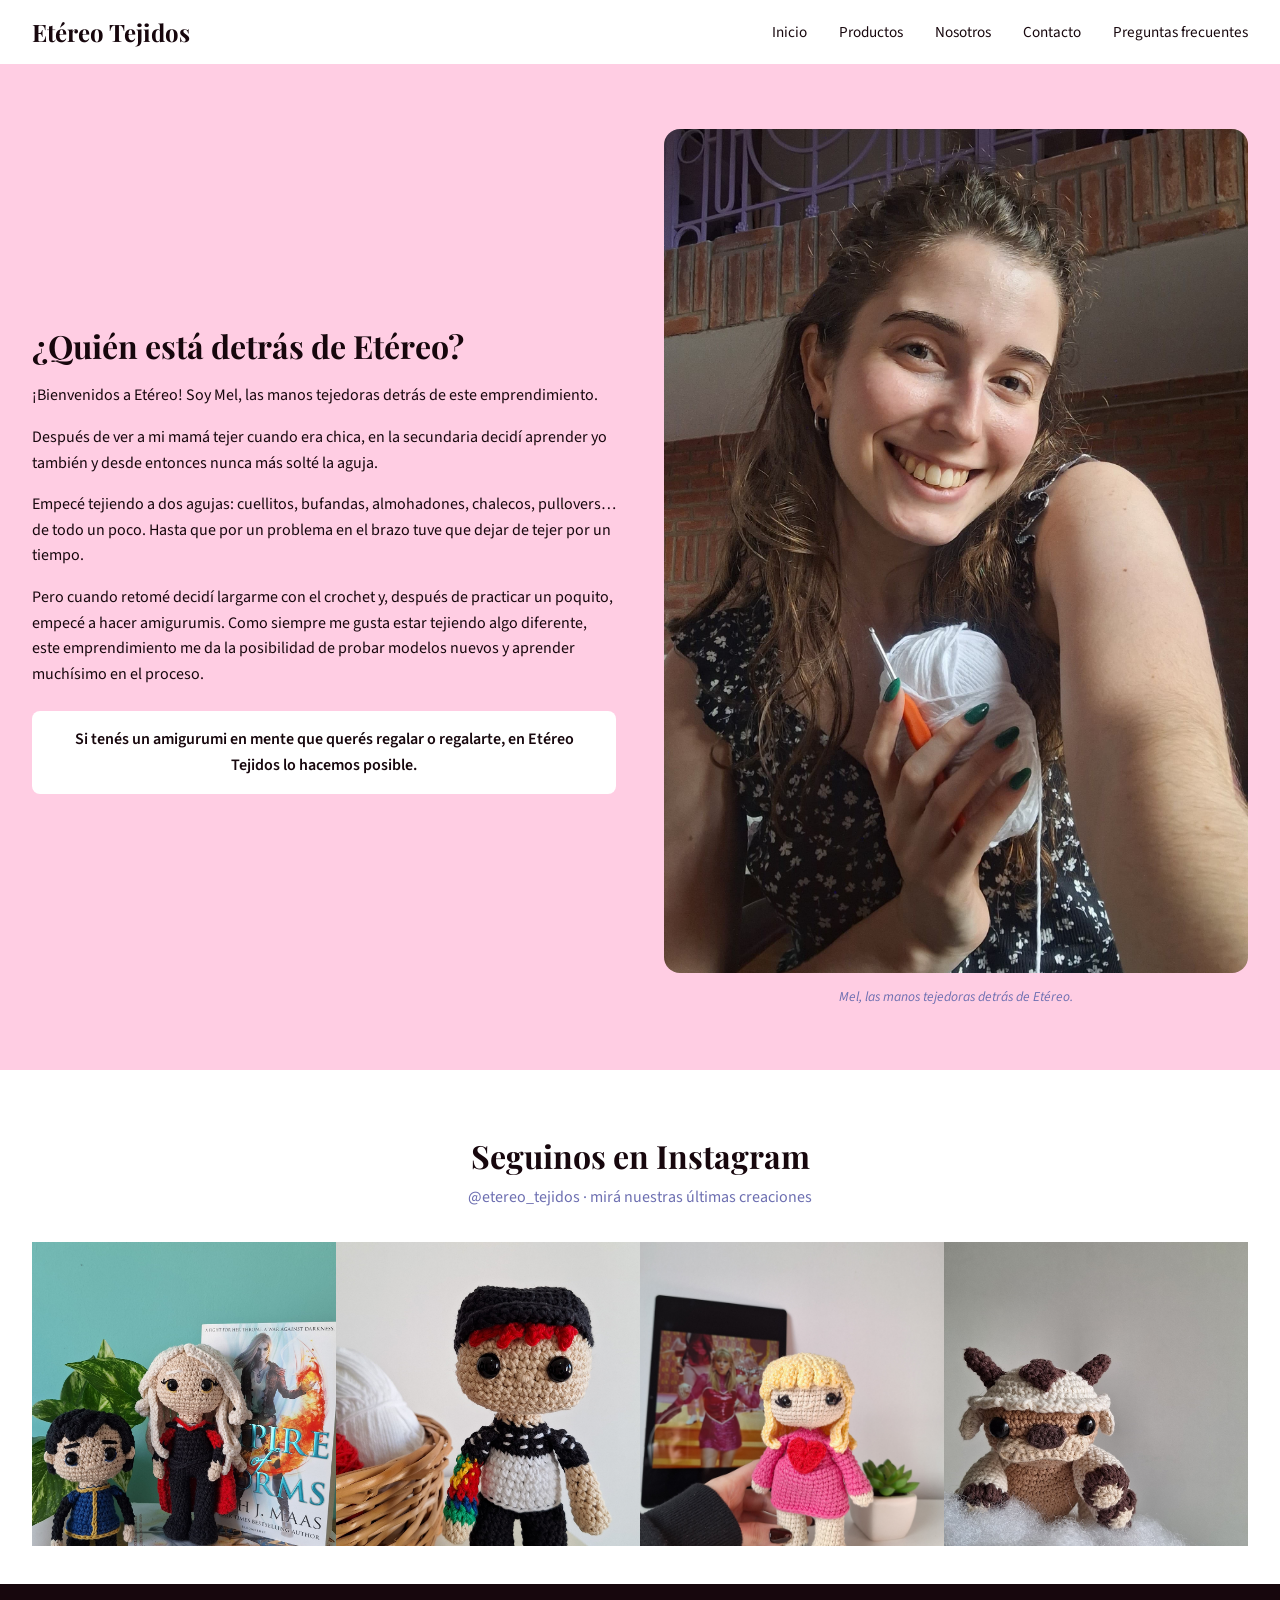
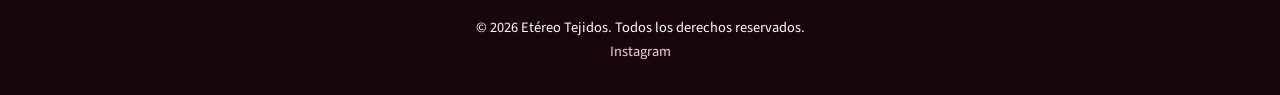
==== pages/about.html @ 52d7520b "Add files via upload" ====
<!DOCTYPE html>
<html lang="es">
<head>
    <meta charset="UTF-8">
    <meta name="viewport" content="width=device-width, initial-scale=1.0">
    <title>Nosotros | Etéreo Tejidos</title>
    <link rel="stylesheet" href="../styles/styles.css">
</head>
<body>

    <header>
        <h1>Etéreo Tejidos</h1>
        <nav>
            <ul>
                <li><a href="../index.html">Inicio</a></li>
                <li><a href="./productos.html">Productos</a></li>
                <li><a href="./about.html">Nosotros</a></li>
                <li><a href="./contacto.html">Contacto</a></li>
                <li><a href="./faq.html">Preguntas frecuentes</a></li>
            </ul>
        </nav>
    </header>

    <main>

        <section class="about-hero"> <!-- HERO -->
            <div class="about-hero-texto">
                <h2>¿Quién está detrás de Etéreo?</h2>
                <p>¡Bienvenidos a Etéreo! Soy Mel, las manos tejedoras detrás de este emprendimiento.</p>
                <p>Después de ver a mi mamá tejer cuando era chica, en la secundaria decidí aprender yo también y desde entonces nunca más solté la aguja.</p>
                <p>Empecé tejiendo a dos agujas: cuellitos, bufandas, almohadones, chalecos, pullovers… de todo un poco. Hasta que por un problema en el brazo tuve que dejar de tejer por un tiempo.</p>
                <p>Pero cuando retomé decidí largarme con el crochet y, después de practicar un poquito, empecé a hacer amigurumis. Como siempre me gusta estar tejiendo algo diferente, este emprendimiento me da la posibilidad de probar modelos nuevos y aprender muchísimo en el proceso.</p>
                <p class="about-cta">Si tenés un amigurumi en mente que querés regalar o regalarte, en Etéreo Tejidos lo hacemos posible.</p>
            </div>
            <div class="about-hero-imagen">
                <figure>
                    <img src="../assets/img/meli.jpg" alt="Mel, creadora de Etéreo Tejidos">
                    <figcaption>Mel, las manos tejedoras detrás de Etéreo.</figcaption>
                </figure>
            </div>
        </section>


        <!-- SECCIÓN 3: INSTAGRAM FEED -->
        <section class="seccion-instagram">
            <article>
                <h2>Seguinos en Instagram</h2>
                <p><a href="https://www.instagram.com/etereo_tejidos/" target="_blank" rel="noopener noreferrer">@etereo_tejidos</a> · mirá nuestras últimas creaciones</p>

                <div class="instagram-grid">
                    <article>
                        <a href="https://www.instagram.com/reel/DXNbcDFDBw8/?utm_source=ig_web_copy_link&igsh=NTc4MTIwNjQ2YQ==" target="_blank" rel="noopener noreferrer">
                            <figure>
                                <img src="../assets/img/ig-post-1.jpg" alt="Posteo de Instagram de Etéreo Tejidos">
                            </figure>
                        </a>
                    </article>

                    <article>
                        <a href="https://www.instagram.com/reel/DIkQFXWsaHO/?utm_source=ig_web_copy_link&igsh=NTc4MTIwNjQ2YQ==" target="_blank" rel="noopener noreferrer">
                            <figure>
                                <img src="../assets/img/ig-post-2.jpg" alt="Posteo de Instagram de Etéreo Tejidos">
                            </figure>
                        </a>
                    </article>

                    <article>
                        <a href="https://www.instagram.com/reel/DHWIsgWRXiQ/?utm_source=ig_web_copy_link&igsh=NTc4MTIwNjQ2YQ==" target="_blank" rel="noopener noreferrer">
                            <figure>
                                <img src="../assets/img/ig-post-3.jpg" alt="Posteo de Instagram de Etéreo Tejidos">
                            </figure>
                        </a>
                    </article>

                    <article>
                        <a href="https://www.instagram.com/etereo_tejidos/reel/DDe9l4NRICn/" target="_blank" rel="noopener noreferrer">
                            <figure>
                                <img src="../assets/img/ig-post-4.jpg" alt="Posteo de Instagram de Etéreo Tejidos">
                            </figure>
                        </a>
                    </article>
                </div>

            </article>
        </section>

    </main>

    <footer>
        <p>© 2026 Etéreo Tejidos. Todos los derechos reservados.</p>
        <p>
            <a href="https://www.instagram.com/etereo_tejidos/" target="_blank" rel="noopener noreferrer">Instagram</a>
        </p>
    </footer>

</body>
</html>
---- styles/styles.css ----
@import url('https://fonts.googleapis.com/css2?family=Playfair+Display:ital,wght@0,400;0,700;1,400&display=swap');
@import url('https://fonts.googleapis.com/css2?family=Source+Sans+3:wght@400;600&display=swap');


/*BASE / RESET*/

* {
    margin: 0;
    padding: 0;
    box-sizing: border-box;
}

body {
    font-family: "Source Sans 3", sans-serif;
    font-weight: 400;
    background-color: #ffffff;
    color: #17070d;
    overflow-x: hidden
}

/*VARIABLES GLOBALES*/

:root {
    --line-height-base: 1.6;
    --color-primario: #17070d;
    --color-secundario: #6d6fb1;
    --color-acento: #ffcde3;
}


/*JERARQUÍA TIPOGRÁFICA*/

h1 {
    font-family: "Playfair Display", serif;
    font-weight: 700;
    color: #17070d;
    font-size: 2.5rem;
}

h2 {
    font-family: "Playfair Display", serif;
    font-weight: 700;
    color: #17070d;
    font-size: 2rem;
}

h3 {
    font-family: "Playfair Display", serif;
    font-weight: 700;
    color: #17070d;
    font-size: 1.5rem;
}

h4 {
    font-family: "Source Sans 3", sans-serif;
    font-weight: 600;
    color: #17070d;
    font-size: 1.2rem;
}

p {
    font-family: "Source Sans 3", sans-serif;
    font-weight: 400;
    font-size: 1rem;
    line-height: var(--line-height-base);
}

a {
    color: #6d6fb1;
    text-decoration: none;
}

a:hover {
    color: #17070d;
}


/*HEADER Y NAV*/

header {
    background-color: #ffffff;
    padding: 1rem 2rem;
    border-bottom: 1px solid #ffcde3;
    display: flex;
    justify-content: space-between;
    align-items: center;
}

header h1 {
    font-family: "Playfair Display", serif;
    font-size: 1.5rem;
    color: #17070d;
}

nav ul {
    list-style: none;
    display: flex;
    gap: 2rem;
}

nav ul li a {
    font-family: "Source Sans 3", sans-serif;
    font-size: 0.95rem;
    font-weight: 400;
    color: #17070d;
    text-decoration: none;
    transition: color 0.3s ease;
}

nav ul li a:hover {
    color: #6d6fb1;
}


/*HERO*/

.hero {
    padding: 0;
}

.hero img {
    width: 100%;
    height: auto;
    display: block;
}


/*SECCIONES GENERALES*/

section {
    padding: 4rem 2rem;
}

.seccion-acento {
    background-color: #ffcde3;
}



/* CARDS DE PRODUCTOS*/

.titulo-destacados {
    color: #17070d;
    margin-bottom: 2rem;
}

.productos-intro {
    background-color: #ffcde3;
    padding: 1rem 1.5rem;
    border-radius: 0.5rem;
    box-shadow: 0 4px 16px rgba(23, 7, 13, 0.1);
    margin-bottom: 3rem;
    color: #17070d !important;
}

.productos-intro a {
    color: #17070d;
}

.card {
    background-color: #ffffff;
    border-radius: 1rem;
    box-shadow: 0 4px 16px rgba(23, 7, 13, 0.1);
    overflow: hidden;
    transition: transform 0.3s ease, box-shadow 0.3s ease;
}

.card:hover {
    transform: translateY(-4px);
    box-shadow: 0 8px 24px rgba(23, 7, 13, 0.15);
}

.card img {
    width: 100%;
    height: 220px;
    object-fit: cover;
}

.card figcaption {
    font-size: 0.85rem;
    color: #17070d;
    font-weight: 600;
    text-transform: uppercase;
    letter-spacing: 0.05em;
    padding: 0.8rem 1.2rem 0 1.2rem;
}

.card-info {
    padding: 1rem 1.2rem;
}

.card-info h4 {
    font-family: "Playfair Display", serif;
    font-weight: 700;
    font-size: 1.3rem;
    margin-bottom: 0.4rem;
}

.card-info p.descripcion {
    color: #17070d;
    font-weight: 400;
    margin-top: 0.5rem;
}

.card-info p.precio {
    color: #6d6fb1;
    font-weight: 600;
    margin-top: 0.5rem;
}

.card-figura {
    position: relative;
}

.card-figura img {
    width: 100%;
    height: 220px;
    object-fit: cover;
    transition: opacity 0.4s ease;
}

.card-figura .img-hover {
    position: absolute;
    top: 0;
    left: 0;
    opacity: 0;
}

.card:hover .img-hover {
    opacity: 1;
}

.card:hover .img-principal {
    opacity: 0;
}

.ver-mas {
    text-align: center;
    margin-top: 2rem;
}


/*VIDEO*/

.seccion-video {
    display: flex;
    justify-content: center;
    padding: 4rem 2rem;
}

.seccion-video video {
    width: 75%;
    border-radius: 1rem;
}


/*FOOTER*/

footer {
    background-color: #17070d;
    color: #ffffff;
    text-align: center;
    padding: 2rem;
}

footer p {
    color: #ffffff;
    font-size: 0.9rem;
}

footer a {
    color: #ffcde3;
}

footer a:hover {
    color: #ffffff;
}





/*FEED INSTAGRAM*/

.seccion-instagram {
    padding: 4rem 2rem 0 2rem;
    text-align: center;
    background-color: #ffffff;
}

.seccion-instagram h2 {
    margin-bottom: 0.5rem;
}

.seccion-instagram > article > p {
    color: #6d6fb1;
    margin-bottom: 2rem;
}

.instagram-grid {
    display: grid;
    grid-template-columns: repeat(4, 1fr);
    gap: 0;
    margin-bottom: 2rem;
}

.instagram-grid article figure {
    overflow: hidden;
    border-radius: 0;
}

.instagram-grid article figure img {
    width: 100%;
    aspect-ratio: 1/1;
    object-fit: cover;
    transition: transform 0.3s ease;
}

.instagram-grid article figure img:hover {
    transform: scale(1.05);
}

.instagram-grid a {
    display: block;
}

.btn-instagram {
    display: inline-block;
    padding: 0.8rem 2rem;
    background-color: #6d6fb1;
    color: #ffffff;
    border-radius: 2rem;
    font-family: "Source Sans 3", sans-serif;
    font-weight: 600;
    transition: background-color 0.3s ease;
}

.btn-instagram:hover {
    background-color: #17070d;
    color: #ffffff;
}

.btn-ver-mas {
    display: inline-block;
    text-align: center;
    padding: 0.5rem 1.5rem;
    background-color: #6d6fb1;
    color: #ffffff;
    border-radius: 2rem;
    font-family: "Source Sans 3", sans-serif;
    font-weight: 600;
    font-size: 0.9rem;
    transition: background-color 0.3s ease;
}

.btn-ver-mas:hover {
    background-color: #17070d;
    color: #ffffff;
}



/*ABOUT*/

.about-hero {
    display: flex;
    flex-direction: row;
    align-items: center;
    gap: 3rem;
    padding: 4rem 2rem;
    background-color: #ffcde3;
}

.about-hero-texto {
    flex: 1;
}

.about-hero-texto h2 {
    margin-bottom: 1rem;
}

.about-hero-imagen {
    flex: 1;
}

.about-hero-imagen img {
    width: 100%;
    border-radius: 1rem;
    object-fit: cover;
}

.about-hero-texto p {
    margin-bottom: 1rem;
}

.about-cta {
    margin-top: 1.5rem;
    padding: 1rem 1.5rem;
    background-color: #ffffff;
    border-radius: 0.5rem;
    font-weight: 600;
    color: #17070d;
    text-align: center;
}

.about-hero-imagen figcaption {
    text-align: center;
    font-style: italic;
    font-size: 0.85rem;
    color: #6d6fb1;
    margin-top: 0.5rem;
}



/*CONTACTO*/

.contacto-contenido {
    display: flex;
    flex-direction: row;
    gap: 4rem;
    align-items: flex-start;
    padding: 4rem 2rem;
    background-color: #ffcde3;
}

.contacto-info {
    flex: 1;
}

.contacto-info h2 {
    margin-bottom: 1rem;
}

.contacto-info p {
    margin-bottom: 2rem;
    color: #17070d;
}

.contacto-info ul {
    list-style: none;
    display: flex;
    flex-direction: column;
    gap: 1rem;
}

.contacto-info ul li {
    display: flex;
    align-items: center;
    gap: 0.8rem;
}

.contacto-info ul li img {
    width: 24px;
    height: 24px;
}

.contacto-form {
    flex: 1;
}

.contacto-form h3 {
    margin-bottom: 1.5rem;
}

.contacto-form label {
    display: block;
    font-size: 0.85rem;
    font-weight: 600;
    letter-spacing: 0.08em;
    text-transform: uppercase;
    color: #17070d;
    margin-bottom: 0.4rem;
    margin-top: 1.2rem;
}

.contacto-form label span {
    font-weight: 400;
    text-transform: none;
    font-size: 0.8rem;
    color: #6d6fb1;
}

.contacto-form input,
.contacto-form textarea {
    width: 100%;
    padding: 0.8rem 1rem;
    border: 1px solid #ffcde3;
    border-radius: 0.5rem;
    font-family: "Source Sans 3", sans-serif;
    font-size: 1rem;
    color: #17070d;
    background-color: #ffffff;
    outline: none;
    transition: border-color 0.3s ease;
}

.contacto-form input:focus,
.contacto-form textarea:focus {
    border-color: #6d6fb1;
}

.contacto-form button {
    margin-top: 1.5rem;
    padding: 0.8rem 2rem;
    background-color: #6d6fb1;
    color: #ffffff;
    border: none;
    border-radius: 2rem;
    font-family: "Source Sans 3", sans-serif;
    font-weight: 600;
    font-size: 1rem;
    cursor: pointer;
    transition: background-color 0.3s ease;
}

.contacto-form button:hover {
    background-color: #17070d;
}




/*FAQ*/

.faq-contenido {
    padding: 4rem 2rem;
    max-width: 800px;
    margin: 0 auto;
}

.faq-contenido h2 {
    margin-bottom: 0.5rem;
}

.faq-contenido > article > p {
    margin-bottom: 2rem;
    color: #17070d;
}

.faq-contacto {
    color: var(--color-primario);
}

.faq-contacto a {
    color: var(--color-primario);
}

.faq-contacto a:hover {
    color: var(--color-acento);
}

.faq-categoria {
    margin-bottom: 2.5rem;
}

.faq-categoria h3 {
    margin-bottom: 1rem;
    padding-bottom: 0.5rem;
    border-bottom: 1px solid #ffcde3;
}

details {
    border-left: 3px solid var(--color-acento);
    padding: 1rem 1.2rem;
    margin-bottom: 0.8rem;
    background-color: #ffffff;
    border-radius: 0 0.5rem 0.5rem 0;
}

details[open] {
    background-color: #fff8fb;
}

summary {
    font-family: "Source Sans 3", sans-serif;
    font-weight: 700;
    font-size: 1rem;
    color: #17070d;
    cursor: pointer;
    list-style: none;
    display: flex;
    justify-content: space-between;
    align-items: center;
}

summary::after {
    content: '+';
    font-size: 1.2rem;
    color: var(--color-primario);
    transition: transform 0.3s ease;
}

details[open] summary::after {
    content: '−';
}

details p {
    margin-top: 0.8rem;
    color: #17070d;
    line-height: 1.6;
}

details p + p {
    margin-top: 0.5rem;
}






/*PRODUCTOS*/

.productos-contenido {
    padding: 4rem 4rem;
}

.productos-contenido h2 {
    margin-bottom: 0.5rem;
}

.productos-contenido > article > p {
    margin-bottom: 3rem;
    color: #6d6fb1;
}

.productos-categoria {
    margin-bottom: 3rem;
}

.productos-categoria h3 {
    margin-bottom: 1rem;
    padding-bottom: 0.5rem;
    border-bottom: 1px solid #ffcde3;
}

.productos-grid {
    display: grid;
    grid-template-columns: repeat(2, 1fr);
    gap: 1.5rem;
}

@media (min-width: 768px) {
    .productos-grid {
        grid-template-columns: repeat(4, 1fr);
    }
}

.btn-consulta {
    display: block;
    text-align: center;
    margin-top: 0.8rem;
    padding: 0.5rem 1.2rem;
    background-color: #6d6fb1;
    color: #ffffff;
    border-radius: 2rem;
    font-family: "Source Sans 3", sans-serif;
    font-weight: 600;
    font-size: 0.9rem;
    transition: background-color 0.3s ease;
}

.btn-consulta:hover {
    background-color: #17070d;
    color: #ffffff;
}
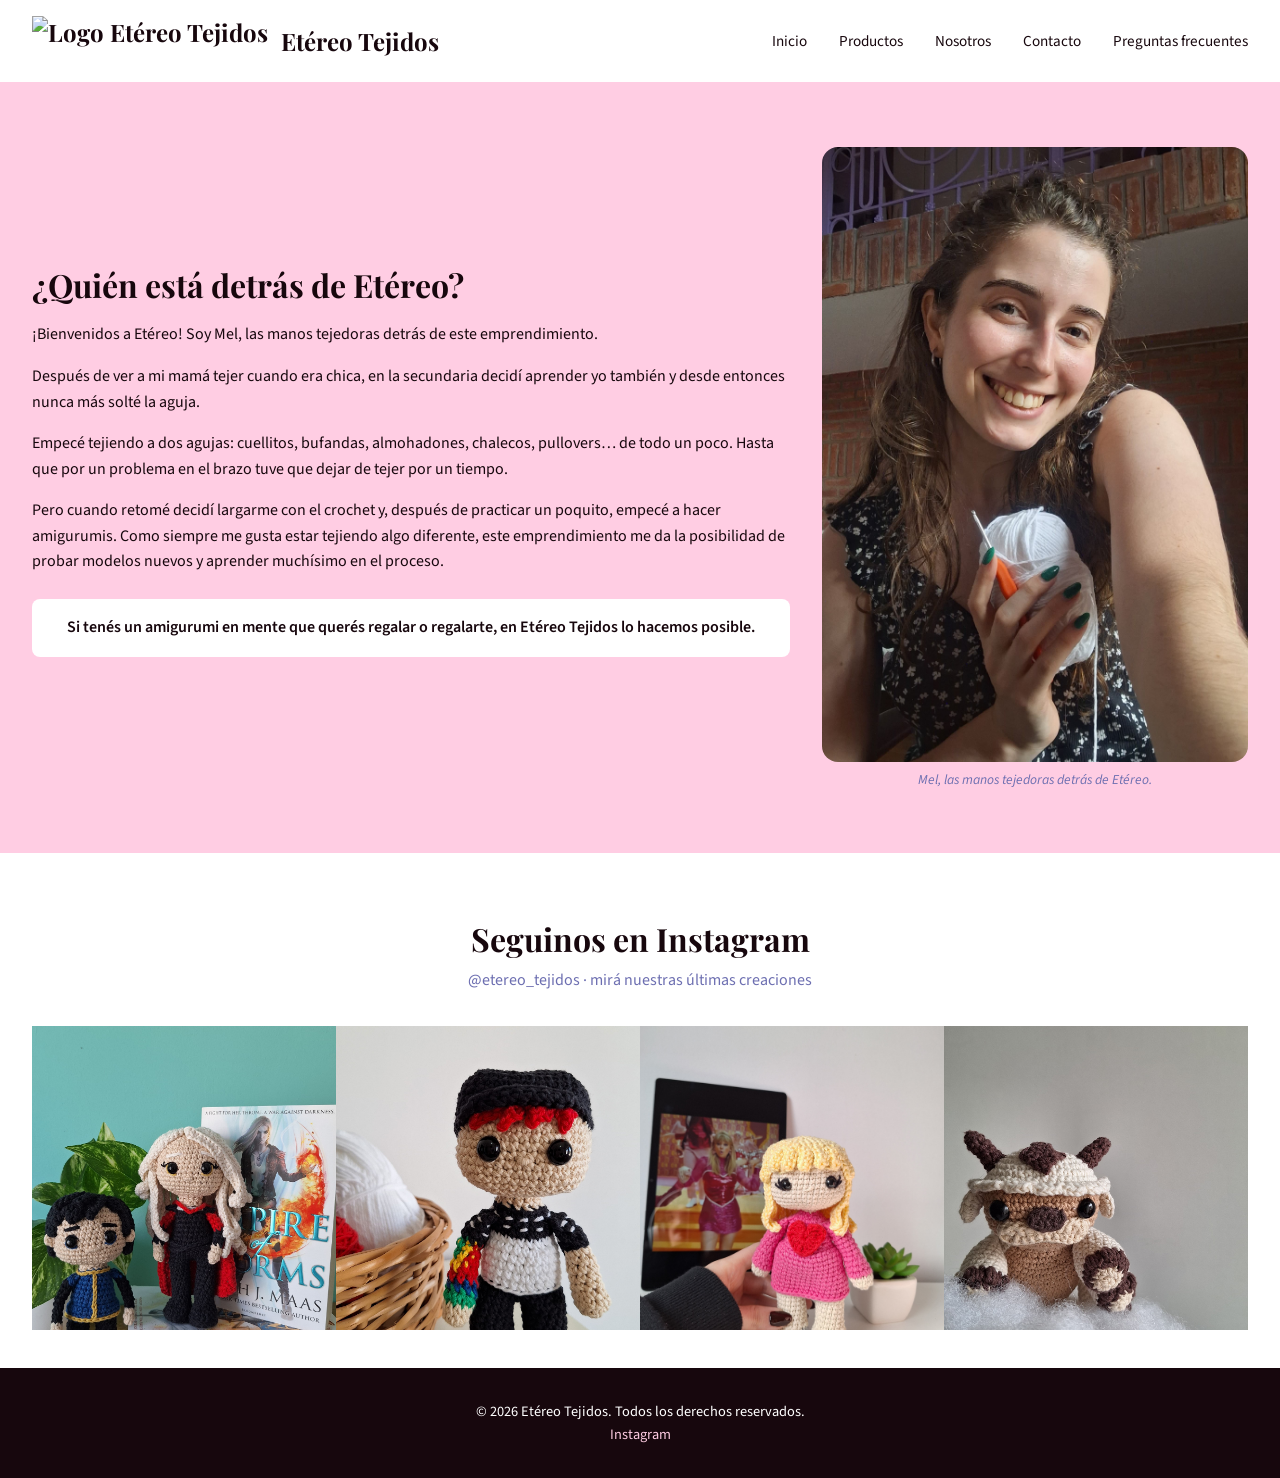
==== commit f6dcaea9: "Ajusta layout about para mobile-first Updated the HTML structure and added a favicon link. Improved " ====
--- a/pages/about.html
+++ b/pages/about.html
@@ -1,97 +1,163 @@
-<!DOCTYPE html>
+<!doctype html>
 <html lang="es">
-<head>
-    <meta charset="UTF-8">
-    <meta name="viewport" content="width=device-width, initial-scale=1.0">
+  <head>
+    <meta charset="UTF-8" />
+    <meta name="viewport" content="width=device-width, initial-scale=1.0" />
     <title>Nosotros | Etéreo Tejidos</title>
-    <link rel="stylesheet" href="../styles/styles.css">
-</head>
-<body>
+    <link rel="icon" type="image/png" href="../assets/img/logo.svg" />
+    <link rel="stylesheet" href="../styles/styles.css" />
+  </head>
 
+  <body>
     <header>
-        <h1>Etéreo Tejidos</h1>
-        <nav>
-            <ul>
-                <li><a href="../index.html">Inicio</a></li>
-                <li><a href="./productos.html">Productos</a></li>
-                <li><a href="./about.html">Nosotros</a></li>
-                <li><a href="./contacto.html">Contacto</a></li>
-                <li><a href="./faq.html">Preguntas frecuentes</a></li>
-            </ul>
-        </nav>
+      <h1>
+        <a href="../index.html">
+          <img src="../assets/img/logo.svg" alt="Logo Etéreo Tejidos" />
+          Etéreo Tejidos
+        </a>
+      </h1>
+      <nav>
+        <ul>
+          <li><a href="../index.html">Inicio</a></li>
+          <li><a href="./productos.html">Productos</a></li>
+          <li><a href="./about.html">Nosotros</a></li>
+          <li><a href="./contacto.html">Contacto</a></li>
+          <li><a href="./faq.html">Preguntas frecuentes</a></li>
+        </ul>
+      </nav>
     </header>
 
     <main>
+      <section class="about-hero">
+        <!-- HERO -->
+        <div class="about-hero-texto">
+          <h2>¿Quién está detrás de Etéreo?</h2>
+          <p>
+            ¡Bienvenidos a Etéreo! Soy Mel, las manos tejedoras detrás de este
+            emprendimiento.
+          </p>
+          <p>
+            Después de ver a mi mamá tejer cuando era chica, en la secundaria
+            decidí aprender yo también y desde entonces nunca más solté la
+            aguja.
+          </p>
+          <p>
+            Empecé tejiendo a dos agujas: cuellitos, bufandas, almohadones,
+            chalecos, pullovers… de todo un poco. Hasta que por un problema en
+            el brazo tuve que dejar de tejer por un tiempo.
+          </p>
+          <p>
+            Pero cuando retomé decidí largarme con el crochet y, después de
+            practicar un poquito, empecé a hacer amigurumis. Como siempre me
+            gusta estar tejiendo algo diferente, este emprendimiento me da la
+            posibilidad de probar modelos nuevos y aprender muchísimo en el
+            proceso.
+          </p>
+          <p class="about-cta">
+            Si tenés un amigurumi en mente que querés regalar o regalarte, en
+            Etéreo Tejidos lo hacemos posible.
+          </p>
+        </div>
+        <div class="about-hero-imagen">
+          <figure>
+            <img
+              src="../assets/img/meli.jpg"
+              alt="Mel, creadora de Etéreo Tejidos"
+            />
+            <figcaption>Mel, las manos tejedoras detrás de Etéreo.</figcaption>
+          </figure>
+        </div>
+      </section>
 
-        <section class="about-hero"> <!-- HERO -->
-            <div class="about-hero-texto">
-                <h2>¿Quién está detrás de Etéreo?</h2>
-                <p>¡Bienvenidos a Etéreo! Soy Mel, las manos tejedoras detrás de este emprendimiento.</p>
-                <p>Después de ver a mi mamá tejer cuando era chica, en la secundaria decidí aprender yo también y desde entonces nunca más solté la aguja.</p>
-                <p>Empecé tejiendo a dos agujas: cuellitos, bufandas, almohadones, chalecos, pullovers… de todo un poco. Hasta que por un problema en el brazo tuve que dejar de tejer por un tiempo.</p>
-                <p>Pero cuando retomé decidí largarme con el crochet y, después de practicar un poquito, empecé a hacer amigurumis. Como siempre me gusta estar tejiendo algo diferente, este emprendimiento me da la posibilidad de probar modelos nuevos y aprender muchísimo en el proceso.</p>
-                <p class="about-cta">Si tenés un amigurumi en mente que querés regalar o regalarte, en Etéreo Tejidos lo hacemos posible.</p>
-            </div>
-            <div class="about-hero-imagen">
+      <!-- SECCIÓN 3: INSTAGRAM FEED -->
+      <section class="seccion-instagram">
+        <article>
+          <h2>Seguinos en Instagram</h2>
+          <p>
+            <a
+              href="https://www.instagram.com/etereo_tejidos/"
+              target="_blank"
+              rel="noopener noreferrer"
+              >@etereo_tejidos</a
+            >
+            · mirá nuestras últimas creaciones
+          </p>
+
+          <div class="instagram-grid">
+            <article>
+              <a
+                href="https://www.instagram.com/reel/DXNbcDFDBw8/?utm_source=ig_web_copy_link&igsh=NTc4MTIwNjQ2YQ=="
+                target="_blank"
+                rel="noopener noreferrer"
+              >
                 <figure>
-                    <img src="../assets/img/meli.jpg" alt="Mel, creadora de Etéreo Tejidos">
-                    <figcaption>Mel, las manos tejedoras detrás de Etéreo.</figcaption>
+                  <img
+                    src="../assets/img/ig-post-1.jpg"
+                    alt="Posteo de Instagram de Etéreo Tejidos"
+                  />
                 </figure>
-            </div>
-        </section>
+              </a>
+            </article>
 
+            <article>
+              <a
+                href="https://www.instagram.com/reel/DIkQFXWsaHO/?utm_source=ig_web_copy_link&igsh=NTc4MTIwNjQ2YQ=="
+                target="_blank"
+                rel="noopener noreferrer"
+              >
+                <figure>
+                  <img
+                    src="../assets/img/ig-post-2.jpg"
+                    alt="Posteo de Instagram de Etéreo Tejidos"
+                  />
+                </figure>
+              </a>
+            </article>
 
-        <!-- SECCIÓN 3: INSTAGRAM FEED -->
-        <section class="seccion-instagram">
             <article>
-                <h2>Seguinos en Instagram</h2>
-                <p><a href="https://www.instagram.com/etereo_tejidos/" target="_blank" rel="noopener noreferrer">@etereo_tejidos</a> · mirá nuestras últimas creaciones</p>
+              <a
+                href="https://www.instagram.com/reel/DHWIsgWRXiQ/?utm_source=ig_web_copy_link&igsh=NTc4MTIwNjQ2YQ=="
+                target="_blank"
+                rel="noopener noreferrer"
+              >
+                <figure>
+                  <img
+                    src="../assets/img/ig-post-3.jpg"
+                    alt="Posteo de Instagram de Etéreo Tejidos"
+                  />
+                </figure>
+              </a>
+            </article>
 
-                <div class="instagram-grid">
-                    <article>
-                        <a href="https://www.instagram.com/reel/DXNbcDFDBw8/?utm_source=ig_web_copy_link&igsh=NTc4MTIwNjQ2YQ==" target="_blank" rel="noopener noreferrer">
-                            <figure>
-                                <img src="../assets/img/ig-post-1.jpg" alt="Posteo de Instagram de Etéreo Tejidos">
-                            </figure>
-                        </a>
-                    </article>
-
-                    <article>
-                        <a href="https://www.instagram.com/reel/DIkQFXWsaHO/?utm_source=ig_web_copy_link&igsh=NTc4MTIwNjQ2YQ==" target="_blank" rel="noopener noreferrer">
-                            <figure>
-                                <img src="../assets/img/ig-post-2.jpg" alt="Posteo de Instagram de Etéreo Tejidos">
-                            </figure>
-                        </a>
-                    </article>
-
-                    <article>
-                        <a href="https://www.instagram.com/reel/DHWIsgWRXiQ/?utm_source=ig_web_copy_link&igsh=NTc4MTIwNjQ2YQ==" target="_blank" rel="noopener noreferrer">
-                            <figure>
-                                <img src="../assets/img/ig-post-3.jpg" alt="Posteo de Instagram de Etéreo Tejidos">
-                            </figure>
-                        </a>
-                    </article>
-
-                    <article>
-                        <a href="https://www.instagram.com/etereo_tejidos/reel/DDe9l4NRICn/" target="_blank" rel="noopener noreferrer">
-                            <figure>
-                                <img src="../assets/img/ig-post-4.jpg" alt="Posteo de Instagram de Etéreo Tejidos">
-                            </figure>
-                        </a>
-                    </article>
-                </div>
-
+            <article>
+              <a
+                href="https://www.instagram.com/etereo_tejidos/reel/DDe9l4NRICn/"
+                target="_blank"
+                rel="noopener noreferrer"
+              >
+                <figure>
+                  <img
+                    src="../assets/img/ig-post-4.jpg"
+                    alt="Posteo de Instagram de Etéreo Tejidos"
+                  />
+                </figure>
+              </a>
             </article>
-        </section>
-
+          </div>
+        </article>
+      </section>
     </main>
 
     <footer>
-        <p>© 2026 Etéreo Tejidos. Todos los derechos reservados.</p>
-        <p>
-            <a href="https://www.instagram.com/etereo_tejidos/" target="_blank" rel="noopener noreferrer">Instagram</a>
-        </p>
+      <p>© 2026 Etéreo Tejidos. Todos los derechos reservados.</p>
+      <p>
+        <a
+          href="https://www.instagram.com/etereo_tejidos/"
+          target="_blank"
+          rel="noopener noreferrer"
+          >Instagram</a
+        >
+      </p>
     </footer>
-
-</body>
-</html>+  </body>
+</html>
--- a/styles/styles.css
+++ b/styles/styles.css
@@ -15,7 +15,7 @@
     font-weight: 400;
     background-color: #ffffff;
     color: #17070d;
-    overflow-x: hidden
+    overflow-x: hidden;
 }
 
 /*VARIABLES GLOBALES*/
@@ -83,19 +83,43 @@
     border-bottom: 1px solid #ffcde3;
     display: flex;
     justify-content: space-between;
-    align-items: center;
+    flex-direction: column;
+    align-items: flex-start;
+    gap: 1rem;
 }
 
 header h1 {
+    flex: 0 0 auto;
     font-family: "Playfair Display", serif;
     font-size: 1.5rem;
     color: #17070d;
 }
 
+header h1 a {
+    display: flex;
+    align-items: center;
+    gap: 0.8rem;
+    color: #17070d;
+    text-decoration: none;
+}
+
+header h1 img {
+    height: 50px;
+    width: auto;
+}
+
+header nav {
+    flex: 1;
+    display: flex;
+    justify-content: flex-end;
+    width: 100%;
+}
+
 nav ul {
     list-style: none;
     display: flex;
-    gap: 2rem;
+    flex-direction: column;
+    gap: 0.8rem;
 }
 
 nav ul li a {
@@ -136,21 +160,40 @@
 }
 
 
-
-/* CARDS DE PRODUCTOS*/
+/*CARDS DE PRODUCTOS*/
 
 .titulo-destacados {
     color: #17070d;
     margin-bottom: 2rem;
 }
 
-.productos-intro {
+.productos-destacados {
+    display: flex;
+    flex-direction: column;
+    gap: 1.5rem;
+    width: 100%;
+}
+
+.productos-destacados .card {
+    width: 100%;
+    flex-shrink: 0;
+}
+
+.productos-destacados .card img {
+    height: 250px;
+}
+
+.productos-destacados .card-info {
+    padding: 1.2rem;
+}
+
+main .productos-intro {
     background-color: #ffcde3;
     padding: 1rem 1.5rem;
     border-radius: 0.5rem;
     box-shadow: 0 4px 16px rgba(23, 7, 13, 0.1);
     margin-bottom: 3rem;
-    color: #17070d !important;
+    color: #17070d;
 }
 
 .productos-intro a {
@@ -249,8 +292,35 @@
 }
 
 .seccion-video video {
-    width: 75%;
+    width: 100%;
     border-radius: 1rem;
+}
+
+
+/*SECCIÓN ENVÍOS Y PAGOS*/
+
+.info-grid {
+    display: grid;
+    grid-template-areas:
+        "envio"
+        "pago"
+        "seguridad";
+    gap: 2rem;
+    text-align: center;
+}
+
+.info-grid article {
+    flex: 1;
+}
+
+.info-grid img {
+    width: 48px;
+    height: 48px;
+    margin-bottom: 0.8rem;
+}
+
+.info-grid h4 {
+    margin-bottom: 0.5rem;
 }
 
 
@@ -277,13 +347,10 @@
 }
 
 
-
-
-
 /*FEED INSTAGRAM*/
 
 .seccion-instagram {
-    padding: 4rem 2rem 0 2rem;
+    padding: 4rem 2rem 2rem 2rem;
     text-align: center;
     background-color: #ffffff;
 }
@@ -299,9 +366,10 @@
 
 .instagram-grid {
     display: grid;
-    grid-template-columns: repeat(4, 1fr);
+    grid-template-columns: repeat(2, 1fr);
     gap: 0;
-    margin-bottom: 2rem;
+    margin-bottom: 0;
+    width: 100%;
 }
 
 .instagram-grid article figure {
@@ -359,14 +427,12 @@
 }
 
 
-
 /*ABOUT*/
 
 .about-hero {
     display: flex;
-    flex-direction: row;
-    align-items: center;
-    gap: 3rem;
+    flex-direction: column;
+    gap: 2rem;
     padding: 4rem 2rem;
     background-color: #ffcde3;
 }
@@ -380,11 +446,13 @@
 }
 
 .about-hero-imagen {
-    flex: 1;
+    width: 100%;
 }
 
 .about-hero-imagen img {
-    width: 100%;
+    width: 60%;
+    margin: 0 auto;
+    display: block;
     border-radius: 1rem;
     object-fit: cover;
 }
@@ -412,14 +480,12 @@
 }
 
 
-
 /*CONTACTO*/
 
 .contacto-contenido {
     display: flex;
-    flex-direction: row;
-    gap: 4rem;
-    align-items: flex-start;
+    flex-direction: column;
+    gap: 2rem;
     padding: 4rem 2rem;
     background-color: #ffcde3;
 }
@@ -519,8 +585,6 @@
 }
 
 
-
-
 /*FAQ*/
 
 .faq-contenido {
@@ -536,18 +600,6 @@
 .faq-contenido > article > p {
     margin-bottom: 2rem;
     color: #17070d;
-}
-
-.faq-contacto {
-    color: var(--color-primario);
-}
-
-.faq-contacto a {
-    color: var(--color-primario);
-}
-
-.faq-contacto a:hover {
-    color: var(--color-acento);
 }
 
 .faq-categoria {
@@ -606,14 +658,10 @@
 }
 
 
-
-
-
-
 /*PRODUCTOS*/
 
 .productos-contenido {
-    padding: 4rem 4rem;
+    padding: 4rem 2rem;
 }
 
 .productos-contenido h2 {
@@ -622,7 +670,7 @@
 
 .productos-contenido > article > p {
     margin-bottom: 3rem;
-    color: #6d6fb1;
+    color: #17070d;
 }
 
 .productos-categoria {
@@ -639,12 +687,6 @@
     display: grid;
     grid-template-columns: repeat(2, 1fr);
     gap: 1.5rem;
-}
-
-@media (min-width: 768px) {
-    .productos-grid {
-        grid-template-columns: repeat(4, 1fr);
-    }
 }
 
 .btn-consulta {
@@ -665,3 +707,94 @@
     background-color: #17070d;
     color: #ffffff;
 }
+
+
+
+
+/*    MEDIA QUERIES     */
+
+/* Tablet */
+@media (min-width: 768px) {
+
+    header {
+        flex-direction: row;
+        align-items: center;
+        gap: 0;
+    }
+
+    header nav {
+        width: auto;
+    }
+
+    nav ul {
+        flex-direction: row;
+        gap: 2rem;
+    }
+
+    .productos-destacados {
+        flex-direction: row;
+        flex-wrap: nowrap;
+    }
+
+    .productos-destacados .card {
+        flex: 1 1 0;
+        width: auto;
+    }
+
+    .productos-destacados .card img {
+        height: 280px;
+    }
+    
+    .info-grid {
+        grid-template-areas: "envio pago seguridad";
+        grid-template-columns: 1fr 1fr 1fr;
+    }
+
+    .about-hero {
+        flex-direction: row;
+        align-items: center;
+    }
+
+    .about-hero-imagen {
+        flex: 0 0 35%;
+        width: auto;
+    }
+
+    .about-hero-imagen img {
+        width: 100%;
+    }
+
+    .contacto-contenido {
+        flex-direction: row;
+        gap: 4rem;
+        align-items: flex-start;
+    }
+
+    .seccion-video video {
+        width: 75%;
+    }
+
+    .productos-grid {
+        grid-template-columns: repeat(3, 1fr);
+    }
+}
+
+/* Desktop */
+@media (min-width: 1024px) {
+
+    .instagram-grid {
+        grid-template-columns: repeat(4, 1fr);
+    }
+
+    .productos-grid {
+        grid-template-columns: repeat(4, 1fr);
+    }
+
+    .productos-destacados .card img {
+        height: 320px;
+    }
+
+    .productos-destacados .card-info {
+        min-height: auto;
+    }
+}
